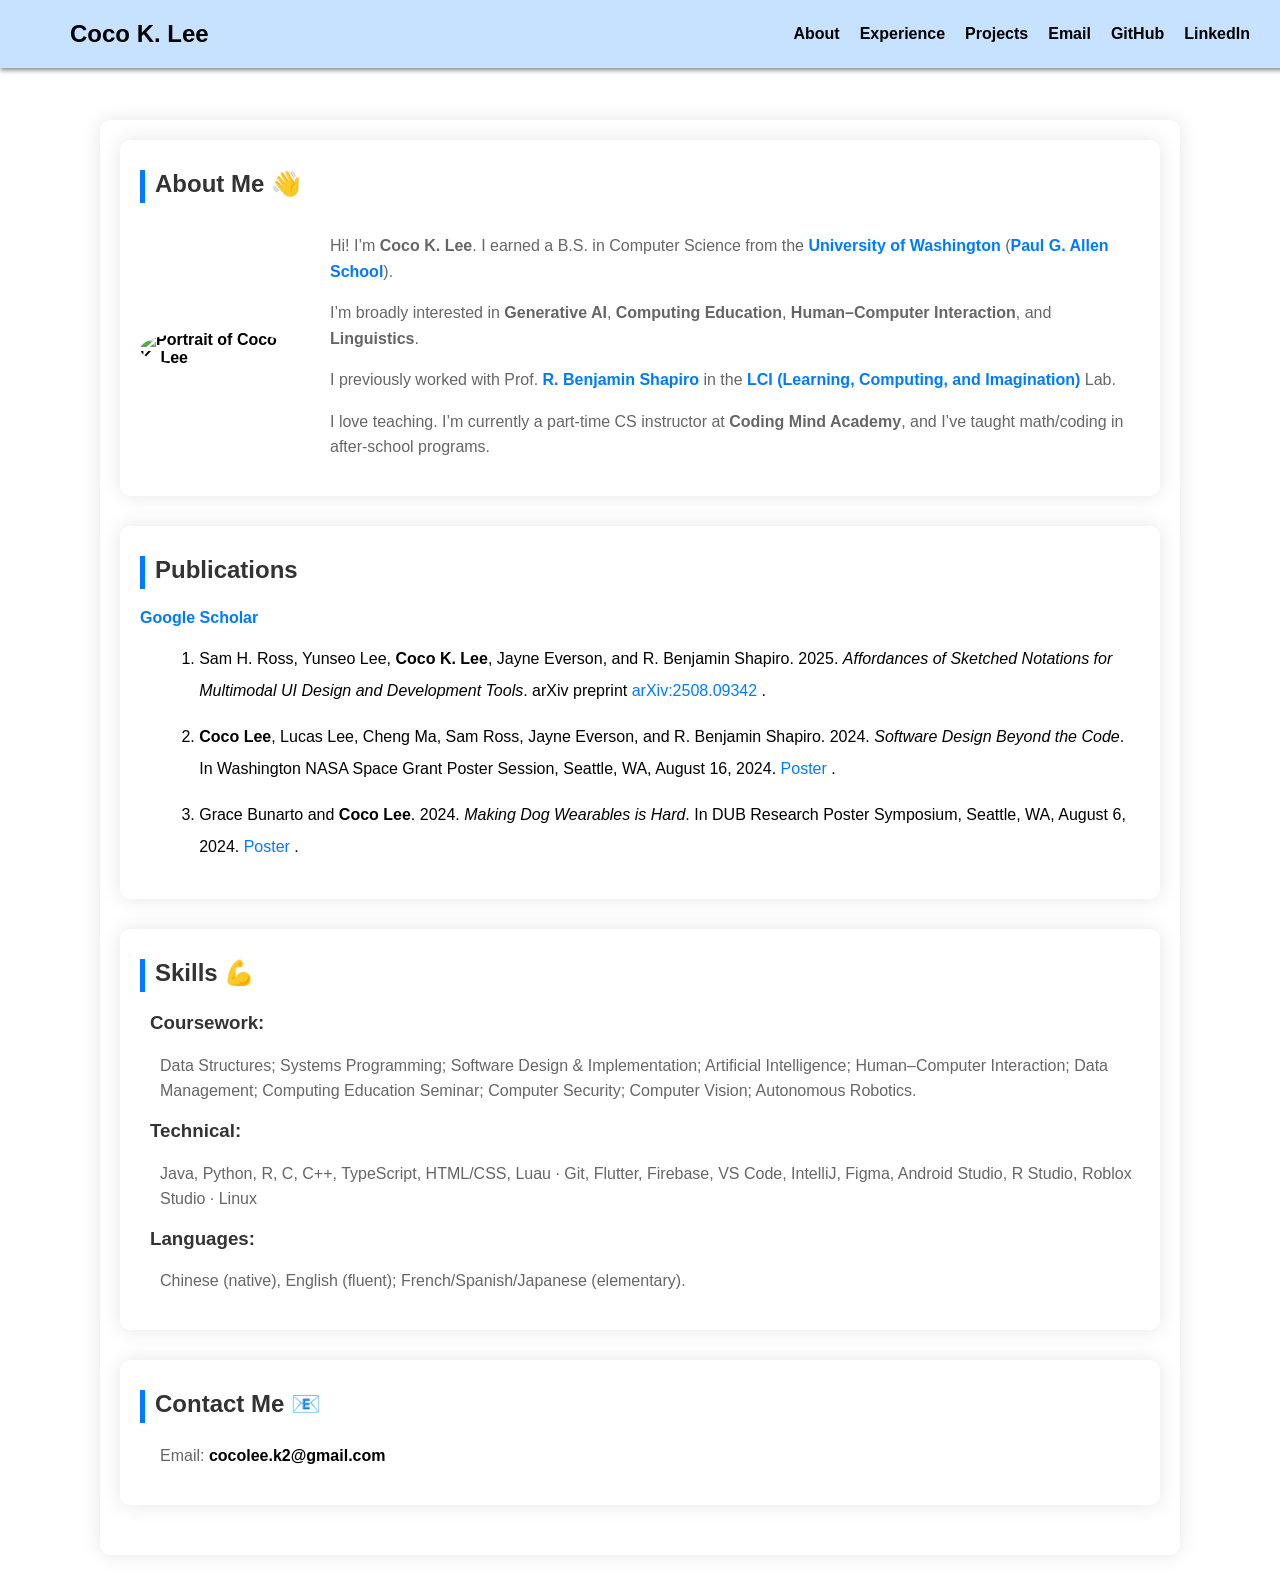
==== index.html @ bf64d984 "info updated" ====
<!DOCTYPE HTML>
<html lang="en">
<head>
  <meta charset="UTF-8">
  <title>Coco K. Lee</title>
  <meta name="keywords" content="Coco K. Lee, UW, Coco Lee">
  <meta name="author" content="Coco K. Lee">
  <meta name="viewport" content="width=device-width, initial-scale=1">
  <link rel="stylesheet" type="text/css" href="styles.css">
  <script>
    document.addEventListener('DOMContentLoaded', function() {
      const navbarContainer = document.getElementById('navbar-container');
      fetch('navbar.html?version=' + new Date().getTime())
        .then(r => r.text())
        .then(html => navbarContainer.innerHTML = html)
        .catch(err => console.error('Error loading navbar:', err));
    });
  </script>
</head>
<body>
  <header class="header">
    <div id="navbar-container"></div>
  </header>

  <div class="container">
    <main>
      <!-- ABOUT -->
      <section id="about">
        <h2>About Me 👋</h2>
        <div class="about-content">
          <div class="about-image">
            <a href="images/profile.jpg">
              <img class="profile-img" alt="Portrait of Coco K. Lee" src="images/profile.jpg">
            </a>
          </div>
          <div class="about-text">
            <p>
              Hi! I’m <strong>Coco K. Lee</strong>. I earned a B.S. in Computer Science from the
              <a class="about-link" href="https://www.washington.edu/">University of Washington</a>
              (<a class="about-link" href="https://www.cs.washington.edu/">Paul G. Allen School</a>).
            </p>
            <p>
              I’m broadly interested in <strong>Generative AI</strong>,
              <strong>Computing Education</strong>, <strong>Human–Computer Interaction</strong>,
              and <strong>Linguistics</strong>.
            </p>
            <p>
              I previously worked with Prof.
              <a class="about-link" href="https://benshapi.ro/">R. Benjamin Shapiro</a> in the
              <a class="about-link" href="https://www.computinged.uw.edu/research/">
                LCI (Learning, Computing, and Imagination)
              </a> Lab.
            </p>
            <p>
              I love teaching. I’m currently a part-time CS instructor at <strong>Coding Mind Academy</strong>,
              and I’ve taught math/coding in after-school programs.
            </p>
          </div>
        </div>
      </section>

      <!-- PUBLICATIONS (moved here) -->
      <section id="publications">
        <h2>Publications</h2>
        <a class="about-link"href="https://scholar.google.com/citations?user=9nvDcwoAAAAJ&hl=en" target="_blank" rel="noopener">Google Scholar</a>

        <ol class="pub_item">
            <li>
            Sam H. Ross, Yunseo Lee, <strong>Coco K. Lee</strong>, Jayne Everson, and R. Benjamin Shapiro. 
            2025. <em>Affordances of Sketched Notations for Multimodal UI Design and Development Tools</em>. 
            <span>arXiv preprint</span> 
            <a class="about-link" style="font-weight: normal;" href="https://arxiv.org/abs/2508.09342" target="_blank" rel="noopener">
                arXiv:2508.09342
            </a>.
            </li>

            <li>
            <strong>Coco Lee</strong>, Lucas Lee, Cheng Ma, Sam Ross, Jayne Everson, and R. Benjamin Shapiro.
            2024. <em>Software Design Beyond the Code</em>. 
            In <span>Washington NASA Space Grant Poster Session</span>, Seattle, WA, August 16, 2024. 
            <a class="about-link" style="font-weight: normal;" href="https://shorturl.at/NNtdQ" target="_blank" rel="noopener">
                Poster
            </a>.
            </li>

            <li>
            Grace Bunarto and <strong>Coco Lee</strong>. 
            2024. <em>Making Dog Wearables is Hard</em>. 
            In <span>DUB Research Poster Symposium</span>, Seattle, WA, August 6, 2024. 
            <a class="about-link" style="font-weight: normal;" href="https://shorturl.at/drHBi" target="_blank" rel="noopener">
                Poster
            </a>.
            </li>
        </ol>
        </section>


      <!-- SKILLS -->
      <section id="skills">
        <h2>Skills 💪</h2>
        <div class="skills-content">
          <div class="skills-text">
            <h3>Coursework:</h3>
            <p>
              Data Structures; Systems Programming; Software Design &amp; Implementation;
              Artificial Intelligence; Human–Computer Interaction; Data Management;
              Computing Education Seminar; Computer Security; Computer Vision; Autonomous Robotics.
            </p>

            <h3>Technical:</h3>
            <p>
              Java, Python, R, C, C++, TypeScript, HTML/CSS, Luau · Git, Flutter, Firebase,
              VS Code, IntelliJ, Figma, Android Studio, R&nbsp;Studio, Roblox Studio · Linux
            </p>

            <h3>Languages:</h3>
            <p>Chinese (native), English (fluent); French/Spanish/Japanese (elementary).</p>
          </div>
        </div>
      </section>

      <!-- CONTACT -->
      <section id="contact">
        <h2>Contact Me 📧</h2>
        <p>Email: <a href="mailto:cocolee.k2@gmail.com">cocolee.k2@gmail.com</a></p>
      </section>
    </main>
  </div>
</body>
</html>
---- styles.css ----
body {
    margin: 0;
    padding: 0;
    font-family: Arial, sans-serif;
    background-color: #ffffff; /* Adding a light background color */
}

/* Fixed Header */
.header {
    background-color: #c6e2ff;
    color: #000000;
    padding: 10px 20px;
    position: fixed;
    width: 100%;
    top: 0;
    left: 0;
    z-index: 1000; /* Ensure the header is on top of other elements */
    box-shadow: 0px 2px 5px rgba(0, 0, 0, 0.5); /* Add a shadow for better separation */
}

/* Navigation bar container */
.navbar {
    display: flex;
    justify-content: space-between; /* Space between left and right nav */
    align-items: center;
    max-width: 1200px; /* Set a max width */
    margin: 0 auto; /* Center the navbar */
    padding: 0 20px; /* Add padding on the sides */
}

/* Navigation items on the left */
.nav-left,
.nav-right {
    display: flex;
}

nav ul {
    list-style-type: none;
    margin: 0;
    padding: 0;
    display: flex;
}

/* Center items within the navigation bar */
.navbar ul {
    flex-grow: 1;
    display: flex;
    justify-content: center; /* Center navigation items */
}

.nav-left ul li,
.nav-right ul li {
    margin: 0 10px; /* Add space between items */
}

nav ul li a {
    text-decoration: none; /* Remove underline from links */
    color: #000000; /* Black text color */
    font-weight: bold; /* Make the font bold */
}

nav ul li a:hover {
    color: #007bff; /* Change text color on hover */
}

nav ul li.brand a {
    font-size: 1.5em; /* Larger font size for the brand */
}

/* Main content container */
.container {
    max-width: 1200px;
    margin: 0 auto;
    padding: 120px 20px 20px;
    display: flex;
    flex-direction: column;
    align-items: center;
}

main {
    background-color: #ffffff; /* White background color */
    border-radius: 10px;
    box-shadow: 0px 0px 20px rgba(0, 0, 0, 0.1); /* Adding a subtle shadow */
    padding: 20px;
}

/* Section container (统一 About/Experience/Projects/Publication) */
section {
  background: #fff;
  border-radius: 10px;
  box-shadow: 0px 0px 20px rgba(0,0,0,0.1);
  padding: 20px;
  margin-bottom: 30px;
  max-width: 1000px;
  width: 100%; 
}


.about-content {
    display: flex;
    align-items: center;
}

.about-image {
    flex: 0 0 150px;
    margin-right: 20px;
}

.about-text {
    flex: 1;
}

.profile-img {
    border-radius: 50%;
    max-width: 200px;
    width: 100%;
}

/* Heading styles */
h2 {
    color: #333;
    margin-top: 10px;
    padding-left: 10px; /* Adjusting padding for headings */
    border-left: 5px solid #007bff; /* Adding a left border for emphasis */
    padding-bottom: 5px; /* Adding space at the bottom of headings */
    align-self: flex-start;
}

h3 {
    color: #333;
    margin-top: 10px;
    padding-left: 10px; /* Adjusting padding for headings */
}

/* Paragraph styles */
p {
    color: #666;
    margin-top: 10px;
    line-height: 1.6; /* Increasing line height for readability */
    padding-left: 20px;
}

/* Link styles */
a {
    text-decoration: none; /* Remove underline from links */
    color: #000000; /* Black text color */
    font-weight: bold; /* Make the font bold */
}

a:hover {
    color: #007bff; /* Change text color on hover */
}

/* About link styles */
.about-link {
    font-weight: bold; /* Make the font bold */
    color: #007bff; /* Blue link color */
    text-decoration: none; /* Remove underline from links */
}

.about-link:hover {
    text-decoration: underline; /* Underline links on hover */
}

/* Table styles */
table {
    width: 100%;
    max-width: 1000px;
    border: 0px;
    border-spacing: 0px;
    border-collapse: separate;
}

/* Table cell styles */
td {
    vertical-align: top;
}

/* Profile image styles */
.profile-img {
    border-radius: 50%;
    max-width: 150px;
    height: auto;
}

/* Name styles */
.name {
    font-size: 24px;
    font-weight: bold;
    text-align: center;
    margin-bottom: 20px;
}

/* Experience and project item styles */
.experience-item,
.project-item,
.pub-item {
    display: flex;
    justify-content: space-between;
    margin-bottom: 20px;
}

/* Meta information styles */
.meta {
    text-align: right;
}

/* Info styles */
.info {
    flex: 1;
}

/* Info paragraph styles */
.info p {
    margin: 5px 0; /* Add margin for better spacing between lines */
}

.info p:last-child {
    margin-bottom: 0; /* Remove bottom margin from the last paragraph */
}

/* Location and duration styles */
.location,
.duration {
    margin: 0;
    align-self: flex-end;
    text-align: right;
}

/* List styles */
ul {
    line-height: 2; /* Set line height to double the font size */
}


.pub_item {
  line-height: 2;
  margin-left: 1.2em; 
}

.pub_item li {
  margin-bottom: 14px;
}
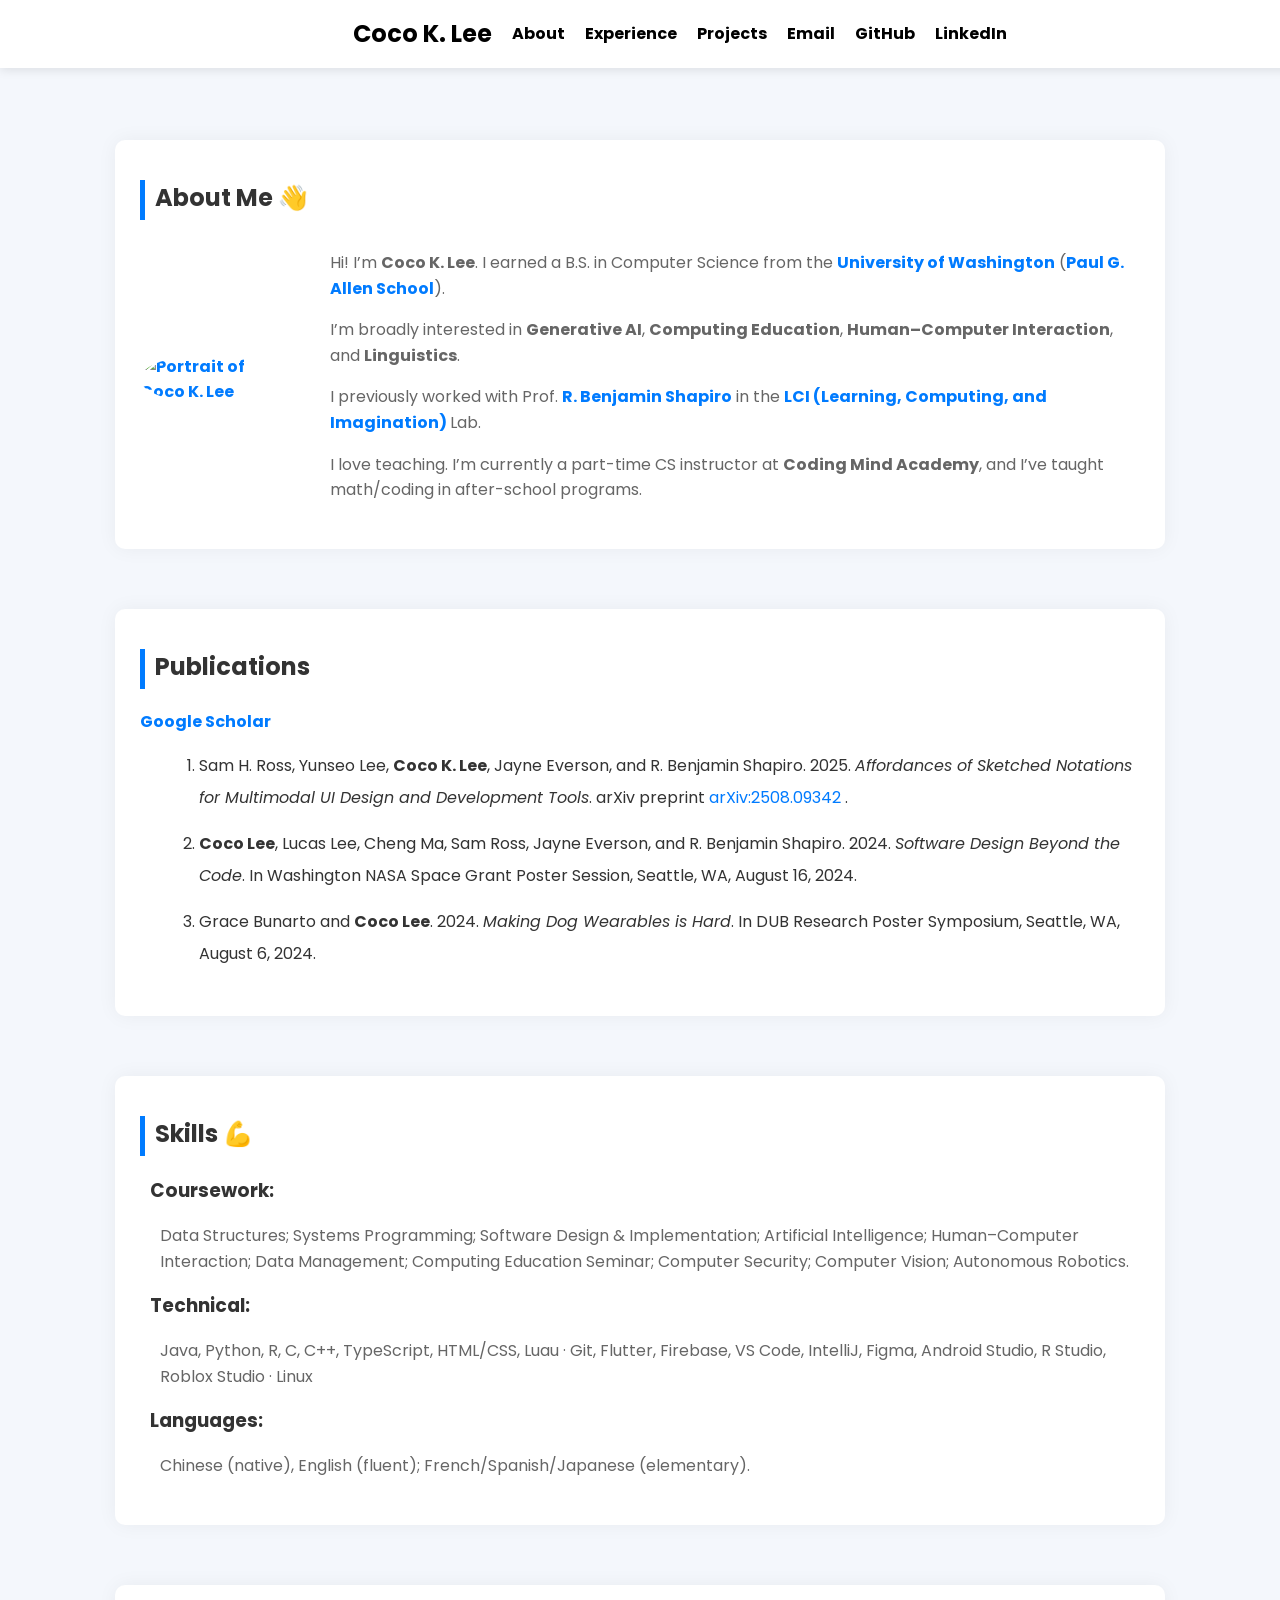
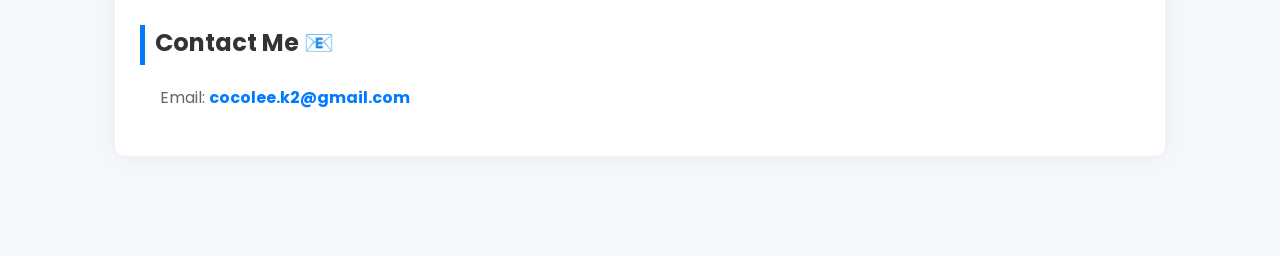
==== commit cbeead71: "edited style" ====
--- a/index.html
+++ b/index.html
@@ -6,6 +6,9 @@
   <meta name="keywords" content="Coco K. Lee, UW, Coco Lee">
   <meta name="author" content="Coco K. Lee">
   <meta name="viewport" content="width=device-width, initial-scale=1">
+  <meta name="theme-color" content="#c6e2ff">
+  <!-- Google font for improved typography -->
+  <link href="https://fonts.googleapis.com/css2?family=Poppins:wght@300;400;600&display=swap" rel="stylesheet">
   <link rel="stylesheet" type="text/css" href="styles.css">
   <script>
     document.addEventListener('DOMContentLoaded', function() {
@@ -14,12 +17,23 @@
         .then(r => r.text())
         .then(html => navbarContainer.innerHTML = html)
         .catch(err => console.error('Error loading navbar:', err));
+
+      // theme toggle
+      const toggle = document.getElementById('theme-toggle');
+      if (toggle) {
+        toggle.addEventListener('click', () => {
+          document.body.classList.toggle('dark');
+          toggle.textContent = document.body.classList.contains('dark') ? '☀️' : '🌙';
+        });
+      }
     });
   </script>
 </head>
 <body>
   <header class="header">
     <div id="navbar-container"></div>
+    <!-- theme toggle button; text set via JS -->
+    <button id="theme-toggle" class="theme-toggle" aria-label="Toggle light/dark mode">🌙</button>
   </header>
 
   <div class="container">
@@ -77,19 +91,13 @@
             <li>
             <strong>Coco Lee</strong>, Lucas Lee, Cheng Ma, Sam Ross, Jayne Everson, and R. Benjamin Shapiro.
             2024. <em>Software Design Beyond the Code</em>. 
-            In <span>Washington NASA Space Grant Poster Session</span>, Seattle, WA, August 16, 2024. 
-            <a class="about-link" style="font-weight: normal;" href="https://shorturl.at/NNtdQ" target="_blank" rel="noopener">
-                Poster
-            </a>.
+            In <span>Washington NASA Space Grant Poster Session</span>, Seattle, WA, August 16, 2024.
             </li>
 
             <li>
             Grace Bunarto and <strong>Coco Lee</strong>. 
             2024. <em>Making Dog Wearables is Hard</em>. 
-            In <span>DUB Research Poster Symposium</span>, Seattle, WA, August 6, 2024. 
-            <a class="about-link" style="font-weight: normal;" href="https://shorturl.at/drHBi" target="_blank" rel="noopener">
-                Poster
-            </a>.
+            In <span>DUB Research Poster Symposium</span>, Seattle, WA, August 6, 2024.
             </li>
         </ol>
         </section>
--- a/styles.css
+++ b/styles.css
@@ -1,31 +1,89 @@
+/* root color variables for easy theming */
+:root {
+    --primary: #007bff;
+    --primary-dark: #0056b3;
+    --background: #f4f7fc;
+    --foreground: #333333;
+    --light: #ffffff;
+    --muted: #666666;
+}
+
 body {
     margin: 0;
     padding: 0;
-    font-family: Arial, sans-serif;
-    background-color: #ffffff; /* Adding a light background color */
-}
-
-/* Fixed Header */
+    font-family: 'Poppins', Arial, sans-serif;
+    background-color: var(--background);
+    color: var(--foreground);
+    transition: background-color 0.3s ease, color 0.3s ease;
+}
+
+/* dark theme */
+body.dark {
+    --background: #1e1e1e;
+    --foreground: #f0f0f0;
+    --light: #2a2a2a;
+    --muted: #bbbbbb;
+}
+
+
+/* Fixed header with glassmorphism effect */
 .header {
-    background-color: #c6e2ff;
-    color: #000000;
+    background-color: var(--light);
+    color: var(--foreground);
     padding: 10px 20px;
     position: fixed;
     width: 100%;
     top: 0;
     left: 0;
-    z-index: 1000; /* Ensure the header is on top of other elements */
-    box-shadow: 0px 2px 5px rgba(0, 0, 0, 0.5); /* Add a shadow for better separation */
+    z-index: 1000;
+    backdrop-filter: blur(8px);
+    box-shadow: 0px 2px 10px rgba(0, 0, 0, 0.1);
+    display: flex;
+    align-items: center;
+    justify-content: space-between;
+}
+
+.theme-toggle {
+    background: none;
+    border: none;
+    font-size: 1.2rem;
+    margin-left: 1rem;
+    cursor: pointer;
+    color: var(--foreground);
+    transition: color 0.2s;
+}
+.theme-toggle:hover {
+    color: var(--primary);
 }
 
 /* Navigation bar container */
 .navbar {
     display: flex;
-    justify-content: space-between; /* Space between left and right nav */
+    justify-content: space-between;
     align-items: center;
-    max-width: 1200px; /* Set a max width */
-    margin: 0 auto; /* Center the navbar */
-    padding: 0 20px; /* Add padding on the sides */
+    max-width: 1200px;
+    margin: 0 auto;
+    padding: 0 20px;
+}
+
+/* make links animate color changes */
+nav ul li a {
+    transition: color 0.2s;
+}
+
+/* mobile nav: stack vertically */
+@media (max-width: 768px) {
+    .navbar {
+        flex-direction: column;
+        align-items: flex-start;
+    }
+    .nav-right ul {
+        flex-direction: column;
+        width: 100%;
+    }
+    .nav-right ul li {
+        margin: 8px 0;
+    }
 }
 
 /* Navigation items on the left */
@@ -71,34 +129,51 @@
 .container {
     max-width: 1200px;
     margin: 0 auto;
-    padding: 120px 20px 20px;
+    padding: 140px 20px 40px; /* room for fixed header */
     display: flex;
     flex-direction: column;
     align-items: center;
 }
 
+/* main wrapper no longer looks like a card; sections are the cards */
 main {
-    background-color: #ffffff; /* White background color */
-    border-radius: 10px;
-    box-shadow: 0px 0px 20px rgba(0, 0, 0, 0.1); /* Adding a subtle shadow */
-    padding: 20px;
+    background-color: transparent;
+    border-radius: 0;
+    box-shadow: none;
+    padding: 0;
 }
 
 /* Section container (统一 About/Experience/Projects/Publication) */
 section {
-  background: #fff;
+  background: var(--light);
   border-radius: 10px;
-  box-shadow: 0px 0px 20px rgba(0,0,0,0.1);
-  padding: 20px;
-  margin-bottom: 30px;
+  box-shadow: 0px 0px 20px rgba(0,0,0,0.05);
+  padding: 30px 25px;
+  margin-bottom: 60px; /* more separation to avoid overlap appearance */
   max-width: 1000px;
   width: 100%; 
 }
 
+section h2 {
+    margin-bottom: 20px;
+}
+
+/* subtle hover effect for cards (sections) */
+section:hover {
+    box-shadow: 0px 0px 25px rgba(0,0,0,0.08);
+}
+
+
+/* smooth scrolling when using anchors */
+html {
+    scroll-behavior: smooth;
+}
+
 
 .about-content {
     display: flex;
     align-items: center;
+    flex-wrap: wrap;
 }
 
 .about-image {
@@ -108,6 +183,17 @@
 
 .about-text {
     flex: 1;
+}
+
+@media (max-width: 600px) {
+    .about-content {
+        flex-direction: column;
+        align-items: center;
+    }
+    .about-image {
+        margin-right: 0;
+        margin-bottom: 20px;
+    }
 }
 
 .profile-img {
@@ -118,37 +204,38 @@
 
 /* Heading styles */
 h2 {
-    color: #333;
+    color: var(--foreground);
     margin-top: 10px;
-    padding-left: 10px; /* Adjusting padding for headings */
-    border-left: 5px solid #007bff; /* Adding a left border for emphasis */
-    padding-bottom: 5px; /* Adding space at the bottom of headings */
+    padding-left: 10px;
+    border-left: 5px solid var(--primary);
+    padding-bottom: 5px;
     align-self: flex-start;
 }
 
 h3 {
-    color: #333;
+    color: var(--foreground);
     margin-top: 10px;
-    padding-left: 10px; /* Adjusting padding for headings */
+    padding-left: 10px;
 }
 
 /* Paragraph styles */
 p {
-    color: #666;
+    color: var(--muted);
     margin-top: 10px;
-    line-height: 1.6; /* Increasing line height for readability */
+    line-height: 1.6;
     padding-left: 20px;
 }
 
 /* Link styles */
 a {
-    text-decoration: none; /* Remove underline from links */
-    color: #000000; /* Black text color */
-    font-weight: bold; /* Make the font bold */
+    text-decoration: none;
+    color: var(--primary);
+    font-weight: bold;
+    transition: color 0.2s;
 }
 
 a:hover {
-    color: #007bff; /* Change text color on hover */
+    color: var(--primary-dark);
 }
 
 /* About link styles */
@@ -195,9 +282,20 @@
 .experience-item,
 .project-item,
 .pub-item {
-    display: flex;
-    justify-content: space-between;
     margin-bottom: 20px;
+    display: flex;
+    flex-direction: column; /* stack by default */
+    gap: 0.5rem;
+}
+
+/* larger screens: horizontal layout */
+@media (min-width: 800px) {
+    .experience-item,
+    .project-item {
+        flex-direction: row;
+        justify-content: space-between;
+        align-items: flex-start;
+    }
 }
 
 /* Meta information styles */
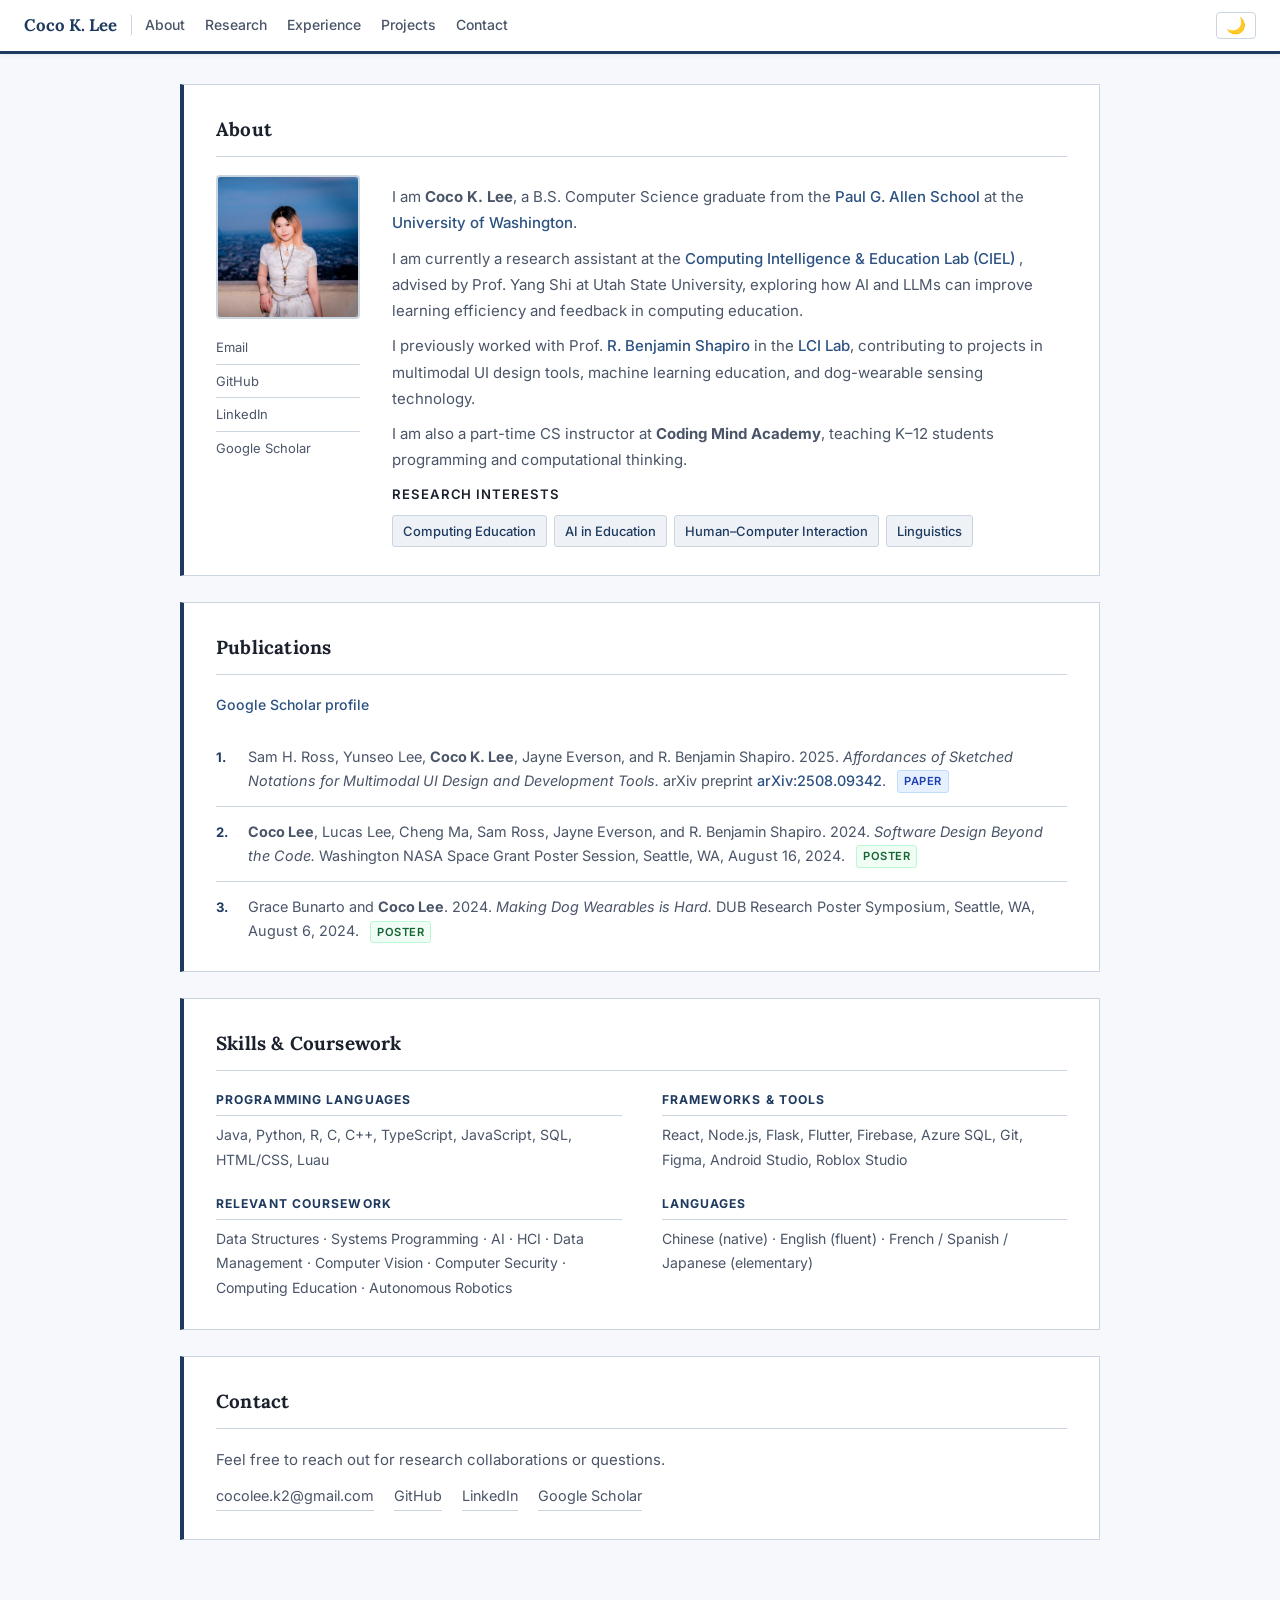
==== commit 867afbd3: "updated more info and changed the design" ====
--- a/index.html
+++ b/index.html
@@ -3,22 +3,17 @@
 <head>
   <meta charset="UTF-8">
   <title>Coco K. Lee</title>
-  <meta name="keywords" content="Coco K. Lee, UW, Coco Lee">
+  <meta name="keywords" content="Coco K. Lee, UW, Computing Education, HCI">
   <meta name="author" content="Coco K. Lee">
   <meta name="viewport" content="width=device-width, initial-scale=1">
-  <meta name="theme-color" content="#c6e2ff">
-  <!-- Google font for improved typography -->
-  <link href="https://fonts.googleapis.com/css2?family=Poppins:wght@300;400;600&display=swap" rel="stylesheet">
   <link rel="stylesheet" type="text/css" href="styles.css">
   <script>
-    document.addEventListener('DOMContentLoaded', function() {
-      const navbarContainer = document.getElementById('navbar-container');
-      fetch('navbar.html?version=' + new Date().getTime())
+    document.addEventListener('DOMContentLoaded', function () {
+      fetch('navbar.html?v=' + Date.now())
         .then(r => r.text())
-        .then(html => navbarContainer.innerHTML = html)
-        .catch(err => console.error('Error loading navbar:', err));
+        .then(html => document.getElementById('navbar-container').innerHTML = html)
+        .catch(e => console.error('navbar load error:', e));
 
-      // theme toggle
       const toggle = document.getElementById('theme-toggle');
       if (toggle) {
         toggle.addEventListener('click', () => {
@@ -32,106 +27,141 @@
 <body>
   <header class="header">
     <div id="navbar-container"></div>
-    <!-- theme toggle button; text set via JS -->
     <button id="theme-toggle" class="theme-toggle" aria-label="Toggle light/dark mode">🌙</button>
   </header>
 
   <div class="container">
     <main>
+
       <!-- ABOUT -->
       <section id="about">
-        <h2>About Me 👋</h2>
+        <h2>About</h2>
         <div class="about-content">
+
           <div class="about-image">
-            <a href="images/profile.jpg">
-              <img class="profile-img" alt="Portrait of Coco K. Lee" src="images/profile.jpg">
-            </a>
+            <img class="profile-img" alt="Portrait of Coco K. Lee" src="images/profile.jpg">
+            <div class="profile-links">
+              <a href="mailto:cocolee.k2@gmail.com">Email</a>
+              <a href="https://github.com/CocoLee2" target="_blank" rel="noopener">GitHub</a>
+              <a href="https://www.linkedin.com/in/coco-keliyi-lee-9b12841aa/" target="_blank" rel="noopener">LinkedIn</a>
+              <a href="https://scholar.google.com/citations?user=9nvDcwoAAAAJ&hl=en" target="_blank" rel="noopener">Google Scholar</a>
+            </div>
           </div>
+
           <div class="about-text">
             <p>
-              Hi! I’m <strong>Coco K. Lee</strong>. I earned a B.S. in Computer Science from the
-              <a class="about-link" href="https://www.washington.edu/">University of Washington</a>
-              (<a class="about-link" href="https://www.cs.washington.edu/">Paul G. Allen School</a>).
+              I am <strong>Coco K. Lee</strong>, a B.S. Computer Science graduate from the
+              <a class="about-link" href="https://www.cs.washington.edu/">Paul G. Allen School</a> at the
+              <a class="about-link" href="https://www.washington.edu/">University of Washington</a>.
             </p>
             <p>
-              I’m broadly interested in <strong>Generative AI</strong>,
-              <strong>Computing Education</strong>, <strong>Human–Computer Interaction</strong>,
-              and <strong>Linguistics</strong>.
+              I am currently a research assistant at the
+              <a class="about-link" href="https://sites.google.com/site/yshicv/CIEL" target="_blank" rel="noopener">
+                Computing Intelligence &amp; Education Lab (CIEL)
+              </a>,
+              advised by Prof. Yang Shi at Utah State University,
+              exploring how AI and LLMs can improve learning efficiency and feedback in computing education.
             </p>
             <p>
               I previously worked with Prof.
               <a class="about-link" href="https://benshapi.ro/">R. Benjamin Shapiro</a> in the
-              <a class="about-link" href="https://www.computinged.uw.edu/research/">
-                LCI (Learning, Computing, and Imagination)
-              </a> Lab.
+              <a class="about-link" href="https://www.computinged.uw.edu/research/">LCI Lab</a>,
+              contributing to projects in multimodal UI design tools, machine learning education,
+              and dog-wearable sensing technology.
             </p>
             <p>
-              I love teaching. I’m currently a part-time CS instructor at <strong>Coding Mind Academy</strong>,
-              and I’ve taught math/coding in after-school programs.
+              I am also a part-time CS instructor at <strong>Coding Mind Academy</strong>,
+              teaching K–12 students programming and computational thinking.
             </p>
+
+            <p class="interests-label">Research Interests</p>
+            <ul class="interests-list">
+              <li>Computing Education</li>
+              <li>AI in Education</li>
+              <li>Human–Computer Interaction</li>
+              <li>Linguistics</li>
+            </ul>
           </div>
+
         </div>
       </section>
 
-      <!-- PUBLICATIONS (moved here) -->
+      <!-- PUBLICATIONS -->
       <section id="publications">
         <h2>Publications</h2>
-        <a class="about-link"href="https://scholar.google.com/citations?user=9nvDcwoAAAAJ&hl=en" target="_blank" rel="noopener">Google Scholar</a>
+        <p style="margin: 0 0 14px; padding: 0; font-size: 0.88rem;">
+          <a class="about-link" href="https://scholar.google.com/citations?user=9nvDcwoAAAAJ&hl=en" target="_blank" rel="noopener">
+            Google Scholar profile
+          </a>
+        </p>
 
-        <ol class="pub_item">
-            <li>
-            Sam H. Ross, Yunseo Lee, <strong>Coco K. Lee</strong>, Jayne Everson, and R. Benjamin Shapiro. 
-            2025. <em>Affordances of Sketched Notations for Multimodal UI Design and Development Tools</em>. 
-            <span>arXiv preprint</span> 
-            <a class="about-link" style="font-weight: normal;" href="https://arxiv.org/abs/2508.09342" target="_blank" rel="noopener">
-                arXiv:2508.09342
-            </a>.
-            </li>
-
-            <li>
-            <strong>Coco Lee</strong>, Lucas Lee, Cheng Ma, Sam Ross, Jayne Everson, and R. Benjamin Shapiro.
-            2024. <em>Software Design Beyond the Code</em>. 
-            In <span>Washington NASA Space Grant Poster Session</span>, Seattle, WA, August 16, 2024.
-            </li>
-
-            <li>
-            Grace Bunarto and <strong>Coco Lee</strong>. 
-            2024. <em>Making Dog Wearables is Hard</em>. 
-            In <span>DUB Research Poster Symposium</span>, Seattle, WA, August 6, 2024.
-            </li>
-        </ol>
-        </section>
-
+        <ul class="pub-list">
+          <li>
+            <span class="pub-num">1.</span>
+            <span class="pub-body">
+              Sam H. Ross, Yunseo Lee, <strong>Coco K. Lee</strong>, Jayne Everson, and R. Benjamin Shapiro.
+              2025. <em>Affordances of Sketched Notations for Multimodal UI Design and Development Tools.</em>
+              arXiv preprint
+              <a class="about-link" href="https://arxiv.org/abs/2508.09342" target="_blank" rel="noopener">arXiv:2508.09342</a>.
+              <span class="pub-badge paper">Paper</span>
+            </span>
+          </li>
+          <li>
+            <span class="pub-num">2.</span>
+            <span class="pub-body">
+              <strong>Coco Lee</strong>, Lucas Lee, Cheng Ma, Sam Ross, Jayne Everson, and R. Benjamin Shapiro.
+              2024. <em>Software Design Beyond the Code.</em>
+              Washington NASA Space Grant Poster Session, Seattle, WA, August 16, 2024.
+              <span class="pub-badge poster">Poster</span>
+            </span>
+          </li>
+          <li>
+            <span class="pub-num">3.</span>
+            <span class="pub-body">
+              Grace Bunarto and <strong>Coco Lee</strong>.
+              2024. <em>Making Dog Wearables is Hard.</em>
+              DUB Research Poster Symposium, Seattle, WA, August 6, 2024.
+              <span class="pub-badge poster">Poster</span>
+            </span>
+          </li>
+        </ul>
+      </section>
 
       <!-- SKILLS -->
       <section id="skills">
-        <h2>Skills 💪</h2>
-        <div class="skills-content">
-          <div class="skills-text">
-            <h3>Coursework:</h3>
-            <p>
-              Data Structures; Systems Programming; Software Design &amp; Implementation;
-              Artificial Intelligence; Human–Computer Interaction; Data Management;
-              Computing Education Seminar; Computer Security; Computer Vision; Autonomous Robotics.
-            </p>
-
-            <h3>Technical:</h3>
-            <p>
-              Java, Python, R, C, C++, TypeScript, HTML/CSS, Luau · Git, Flutter, Firebase,
-              VS Code, IntelliJ, Figma, Android Studio, R&nbsp;Studio, Roblox Studio · Linux
-            </p>
-
-            <h3>Languages:</h3>
-            <p>Chinese (native), English (fluent); French/Spanish/Japanese (elementary).</p>
+        <h2>Skills &amp; Coursework</h2>
+        <div class="skills-grid">
+          <div class="skills-category">
+            <h3>Programming Languages</h3>
+            <p>Java, Python, R, C, C++, TypeScript, JavaScript, SQL, HTML/CSS, Luau</p>
+          </div>
+          <div class="skills-category">
+            <h3>Frameworks &amp; Tools</h3>
+            <p>React, Node.js, Flask, Flutter, Firebase, Azure SQL, Git, Figma, Android Studio, Roblox Studio</p>
+          </div>
+          <div class="skills-category">
+            <h3>Relevant Coursework</h3>
+            <p>Data Structures · Systems Programming · AI · HCI · Data Management · Computer Vision · Computer Security · Computing Education · Autonomous Robotics</p>
+          </div>
+          <div class="skills-category">
+            <h3>Languages</h3>
+            <p>Chinese (native) · English (fluent) · French / Spanish / Japanese (elementary)</p>
           </div>
         </div>
       </section>
 
       <!-- CONTACT -->
       <section id="contact">
-        <h2>Contact Me 📧</h2>
-        <p>Email: <a href="mailto:cocolee.k2@gmail.com">cocolee.k2@gmail.com</a></p>
+        <h2>Contact</h2>
+        <p style="padding:0; margin: 0 0 10px;">Feel free to reach out for research collaborations or questions.</p>
+        <div class="contact-row">
+          <a href="mailto:cocolee.k2@gmail.com">cocolee.k2@gmail.com</a>
+          <a href="https://github.com/CocoLee2" target="_blank" rel="noopener">GitHub</a>
+          <a href="https://www.linkedin.com/in/coco-keliyi-lee-9b12841aa/" target="_blank" rel="noopener">LinkedIn</a>
+          <a href="https://scholar.google.com/citations?user=9nvDcwoAAAAJ&hl=en" target="_blank" rel="noopener">Google Scholar</a>
+        </div>
       </section>
+
     </main>
   </div>
 </body>
--- a/styles.css
+++ b/styles.css
@@ -1,341 +1,485 @@
-/* root color variables for easy theming */
+/* ── Academic theme ── */
+@import url('https://fonts.googleapis.com/css2?family=Lora:wght@400;600;700&family=Inter:wght@300;400;500;600&display=swap');
+
 :root {
-    --primary: #007bff;
-    --primary-dark: #0056b3;
-    --background: #f4f7fc;
-    --foreground: #333333;
-    --light: #ffffff;
-    --muted: #666666;
+    --primary:       #1e3a5f;
+    --primary-light: #2c5282;
+    --background:    #f7f8fb;
+    --foreground:    #1a202c;
+    --light:         #ffffff;
+    --muted:         #4a5568;
+    --border:        #cbd5e0;
+    --tag-bg:        #eef2f7;
 }
 
 body {
     margin: 0;
     padding: 0;
-    font-family: 'Poppins', Arial, sans-serif;
+    font-family: 'Inter', Arial, sans-serif;
+    font-size: 15px;
+    line-height: 1.75;
     background-color: var(--background);
     color: var(--foreground);
     transition: background-color 0.3s ease, color 0.3s ease;
 }
 
-/* dark theme */
+/* ── Dark theme ── */
 body.dark {
-    --background: #1e1e1e;
-    --foreground: #f0f0f0;
-    --light: #2a2a2a;
-    --muted: #bbbbbb;
-}
-
-
-/* Fixed header with glassmorphism effect */
+    --primary:       #4a7fc1;
+    --primary-light: #63a0d4;
+    --background:    #0f1923;
+    --foreground:    #e8eaf0;
+    --light:         #1a2638;
+    --muted:         #a0aec0;
+    --border:        #2d3748;
+    --tag-bg:        #1e2d42;
+}
+
+/* ── Fixed header ── */
 .header {
     background-color: var(--light);
-    color: var(--foreground);
-    padding: 10px 20px;
+    padding: 0 24px;
     position: fixed;
     width: 100%;
     top: 0;
     left: 0;
     z-index: 1000;
-    backdrop-filter: blur(8px);
-    box-shadow: 0px 2px 10px rgba(0, 0, 0, 0.1);
+    border-bottom: 3px solid var(--primary);
+    box-shadow: 0 1px 6px rgba(0, 0, 0, 0.07);
     display: flex;
     align-items: center;
     justify-content: space-between;
+    height: 54px;
+    box-sizing: border-box;
 }
 
 .theme-toggle {
     background: none;
-    border: none;
-    font-size: 1.2rem;
-    margin-left: 1rem;
+    border: 1px solid var(--border);
+    border-radius: 4px;
+    font-size: 1rem;
+    padding: 3px 9px;
     cursor: pointer;
-    color: var(--foreground);
-    transition: color 0.2s;
+    color: var(--muted);
+    transition: border-color 0.2s, color 0.2s;
+    flex-shrink: 0;
 }
 .theme-toggle:hover {
-    color: var(--primary);
-}
-
-/* Navigation bar container */
+    border-color: var(--primary);
+    color: var(--primary);
+}
+
+/* ── Navigation ── */
 .navbar {
     display: flex;
     justify-content: space-between;
     align-items: center;
-    max-width: 1200px;
+    width: 100%;
+    max-width: 1050px;
     margin: 0 auto;
-    padding: 0 20px;
-}
-
-/* make links animate color changes */
-nav ul li a {
-    transition: color 0.2s;
-}
-
-/* mobile nav: stack vertically */
-@media (max-width: 768px) {
-    .navbar {
-        flex-direction: column;
-        align-items: flex-start;
-    }
-    .nav-right ul {
-        flex-direction: column;
-        width: 100%;
-    }
-    .nav-right ul li {
-        margin: 8px 0;
-    }
-}
-
-/* Navigation items on the left */
+    height: 54px;
+}
+
 .nav-left,
 .nav-right {
     display: flex;
+    align-items: center;
 }
 
 nav ul {
-    list-style-type: none;
-    margin: 0;
-    padding: 0;
-    display: flex;
-}
-
-/* Center items within the navigation bar */
-.navbar ul {
-    flex-grow: 1;
-    display: flex;
-    justify-content: center; /* Center navigation items */
-}
-
-.nav-left ul li,
-.nav-right ul li {
-    margin: 0 10px; /* Add space between items */
+    list-style: none;
+    margin: 0;
+    padding: 0;
+    display: flex;
+    align-items: center;
+    gap: 2px;
 }
 
 nav ul li a {
-    text-decoration: none; /* Remove underline from links */
-    color: #000000; /* Black text color */
-    font-weight: bold; /* Make the font bold */
-}
-
+    text-decoration: none;
+    color: var(--muted);
+    font-size: 0.875rem;
+    font-weight: 500;
+    padding: 5px 9px;
+    border-radius: 3px;
+    transition: color 0.2s, background-color 0.2s;
+}
 nav ul li a:hover {
-    color: #007bff; /* Change text color on hover */
+    color: var(--primary);
+    background-color: var(--tag-bg);
+    text-decoration: none;
 }
 
 nav ul li.brand a {
-    font-size: 1.5em; /* Larger font size for the brand */
-}
-
-/* Main content container */
+    font-family: 'Lora', Georgia, serif;
+    font-size: 1.05rem;
+    font-weight: 700;
+    color: var(--primary);
+    padding: 0 14px 0 0;
+    margin-right: 4px;
+    border-right: 1px solid var(--border);
+}
+nav ul li.brand a:hover {
+    background: none;
+    color: var(--primary-light);
+}
+
+@media (max-width: 768px) {
+    .navbar    { flex-wrap: wrap; height: auto; }
+    .nav-right ul { flex-wrap: wrap; }
+    .header    { height: auto; padding: 6px 16px; }
+    .container { padding-top: 100px; }
+}
+
+/* ── Main container ── */
 .container {
-    max-width: 1200px;
+    max-width: 920px;
     margin: 0 auto;
-    padding: 140px 20px 40px; /* room for fixed header */
+    padding: 84px 24px 60px;
     display: flex;
     flex-direction: column;
     align-items: center;
 }
 
-/* main wrapper no longer looks like a card; sections are the cards */
 main {
-    background-color: transparent;
-    border-radius: 0;
-    box-shadow: none;
-    padding: 0;
-}
-
-/* Section container (统一 About/Experience/Projects/Publication) */
+    background: transparent;
+    padding: 0;
+    width: 100%;
+}
+
+/* ── Section cards ── */
 section {
-  background: var(--light);
-  border-radius: 10px;
-  box-shadow: 0px 0px 20px rgba(0,0,0,0.05);
-  padding: 30px 25px;
-  margin-bottom: 60px; /* more separation to avoid overlap appearance */
-  max-width: 1000px;
-  width: 100%; 
-}
-
-section h2 {
-    margin-bottom: 20px;
-}
-
-/* subtle hover effect for cards (sections) */
+    background: var(--light);
+    border: 1px solid var(--border);
+    border-left: 4px solid var(--primary);
+    padding: 28px 32px;
+    margin-bottom: 26px;
+    width: 100%;
+    box-sizing: border-box;
+    transition: box-shadow 0.2s;
+}
 section:hover {
-    box-shadow: 0px 0px 25px rgba(0,0,0,0.08);
-}
-
-
-/* smooth scrolling when using anchors */
-html {
-    scroll-behavior: smooth;
-}
-
-
+    box-shadow: 0 2px 14px rgba(0, 0, 0, 0.07);
+}
+
+html { scroll-behavior: smooth; }
+
+/* ── Typography ── */
+h2 {
+    font-family: 'Lora', Georgia, serif;
+    color: var(--foreground);
+    font-size: 1.18rem;
+    font-weight: 700;
+    margin: 0 0 18px 0;
+    padding-bottom: 10px;
+    border-bottom: 1px solid var(--border);
+    letter-spacing: 0.01em;
+}
+
+h3 {
+    color: var(--foreground);
+    font-size: 0.97rem;
+    font-weight: 600;
+    margin: 0 0 3px 0;
+}
+
+p {
+    color: var(--muted);
+    margin: 6px 0;
+    line-height: 1.75;
+}
+
+a {
+    text-decoration: none;
+    color: var(--primary-light);
+    transition: color 0.2s;
+}
+a:hover {
+    color: var(--primary);
+    text-decoration: underline;
+}
+
+.about-link {
+    color: var(--primary-light);
+    font-weight: 500;
+}
+.about-link:hover { text-decoration: underline; }
+
+/* ── About section ── */
 .about-content {
     display: flex;
-    align-items: center;
+    align-items: flex-start;
+    gap: 32px;
     flex-wrap: wrap;
 }
 
 .about-image {
-    flex: 0 0 150px;
-    margin-right: 20px;
+    flex: 0 0 140px;
+    display: flex;
+    flex-direction: column;
+    align-items: center;
+    gap: 12px;
+}
+
+.profile-img {
+    width: 140px;
+    height: 140px;
+    object-fit: cover;
+    border-radius: 4px;
+    border: 2px solid var(--border);
+    display: block;
+}
+
+.profile-links {
+    display: flex;
+    flex-direction: column;
+    gap: 0;
+    width: 100%;
+}
+.profile-links a {
+    font-size: 0.81rem;
+    color: var(--muted);
+    text-decoration: none;
+    padding: 5px 0;
+    border-bottom: 1px solid var(--border);
+    display: block;
+    font-weight: 400;
+}
+.profile-links a:last-child { border-bottom: none; }
+.profile-links a:hover {
+    color: var(--primary);
+    text-decoration: none;
 }
 
 .about-text {
     flex: 1;
-}
-
-@media (max-width: 600px) {
-    .about-content {
-        flex-direction: column;
-        align-items: center;
-    }
-    .about-image {
-        margin-right: 0;
-        margin-bottom: 20px;
-    }
-}
-
-.profile-img {
-    border-radius: 50%;
-    max-width: 200px;
-    width: 100%;
-}
-
-/* Heading styles */
-h2 {
+    min-width: 220px;
+}
+.about-text p {
+    padding: 0;
+    margin: 9px 0;
+}
+
+@media (max-width: 580px) {
+    .about-content { flex-direction: column; align-items: center; }
+    .about-image   { width: 100%; align-items: center; }
+}
+
+/* ── Research interest tags ── */
+.interests-label {
+    font-size: 0.82rem;
+    font-weight: 600;
     color: var(--foreground);
-    margin-top: 10px;
-    padding-left: 10px;
-    border-left: 5px solid var(--primary);
+    text-transform: uppercase;
+    letter-spacing: 0.07em;
+    margin: 16px 0 8px;
+}
+
+.interests-list {
+    display: flex;
+    flex-wrap: wrap;
+    gap: 7px;
+    margin: 0;
+    padding: 0;
+    list-style: none;
+}
+.interests-list li {
+    background: var(--tag-bg);
+    border: 1px solid var(--border);
+    border-radius: 3px;
+    padding: 3px 10px;
+    font-size: 0.81rem;
+    color: var(--primary);
+    font-weight: 500;
+}
+
+/* ── News section ── */
+.news-list {
+    list-style: none;
+    padding: 0;
+    margin: 0;
+}
+.news-list li {
+    display: flex;
+    gap: 20px;
+    padding: 9px 0;
+    border-bottom: 1px solid var(--border);
+    align-items: baseline;
+}
+.news-list li:last-child { border-bottom: none; }
+
+.news-date {
+    flex: 0 0 96px;
+    font-size: 0.79rem;
+    color: var(--primary);
+    font-weight: 600;
+    white-space: nowrap;
+}
+.news-content {
+    color: var(--muted);
+    font-size: 0.9rem;
+    line-height: 1.6;
+}
+
+/* ── Publications ── */
+.pub-list {
+    list-style: none;
+    padding: 0;
+    margin: 0;
+}
+.pub-list li {
+    padding: 13px 0;
+    border-bottom: 1px solid var(--border);
+    font-size: 0.9rem;
+    color: var(--muted);
+    line-height: 1.65;
+    display: flex;
+    gap: 14px;
+}
+.pub-list li:last-child { border-bottom: none; padding-bottom: 0; }
+
+.pub-num {
+    flex: 0 0 18px;
+    color: var(--primary);
+    font-weight: 700;
+    font-size: 0.82rem;
+    padding-top: 2px;
+}
+.pub-body { flex: 1; }
+
+.pub-badge {
+    display: inline-block;
+    font-size: 0.7rem;
+    padding: 1px 6px;
+    border-radius: 3px;
+    margin-left: 7px;
+    vertical-align: middle;
+    font-weight: 600;
+    text-transform: uppercase;
+    letter-spacing: 0.05em;
+}
+.pub-badge.paper  { background: #e6f0ff; color: #1e40af; border: 1px solid #bfdbfe; }
+.pub-badge.poster { background: #f0fdf4; color: #166534; border: 1px solid #bbf7d0; }
+
+/* ── Skills grid ── */
+.skills-grid {
+    display: grid;
+    grid-template-columns: 1fr 1fr;
+    gap: 20px 40px;
+}
+@media (max-width: 580px) { .skills-grid { grid-template-columns: 1fr; } }
+
+.skills-category h3 {
+    font-size: 0.76rem;
+    text-transform: uppercase;
+    letter-spacing: 0.09em;
+    color: var(--primary);
+    margin: 0 0 7px 0;
     padding-bottom: 5px;
-    align-self: flex-start;
-}
-
-h3 {
-    color: var(--foreground);
-    margin-top: 10px;
-    padding-left: 10px;
-}
-
-/* Paragraph styles */
-p {
-    color: var(--muted);
-    margin-top: 10px;
-    line-height: 1.6;
-    padding-left: 20px;
-}
-
-/* Link styles */
-a {
-    text-decoration: none;
-    color: var(--primary);
-    font-weight: bold;
-    transition: color 0.2s;
-}
-
-a:hover {
-    color: var(--primary-dark);
-}
-
-/* About link styles */
-.about-link {
-    font-weight: bold; /* Make the font bold */
-    color: #007bff; /* Blue link color */
-    text-decoration: none; /* Remove underline from links */
-}
-
-.about-link:hover {
-    text-decoration: underline; /* Underline links on hover */
-}
-
-/* Table styles */
-table {
-    width: 100%;
-    max-width: 1000px;
-    border: 0px;
-    border-spacing: 0px;
-    border-collapse: separate;
-}
-
-/* Table cell styles */
-td {
-    vertical-align: top;
-}
-
-/* Profile image styles */
-.profile-img {
-    border-radius: 50%;
-    max-width: 150px;
-    height: auto;
-}
-
-/* Name styles */
-.name {
-    font-size: 24px;
-    font-weight: bold;
-    text-align: center;
-    margin-bottom: 20px;
-}
-
-/* Experience and project item styles */
-.experience-item,
-.project-item,
-.pub-item {
-    margin-bottom: 20px;
-    display: flex;
-    flex-direction: column; /* stack by default */
-    gap: 0.5rem;
-}
-
-/* larger screens: horizontal layout */
-@media (min-width: 800px) {
-    .experience-item,
-    .project-item {
-        flex-direction: row;
-        justify-content: space-between;
-        align-items: flex-start;
-    }
-}
-
-/* Meta information styles */
-.meta {
-    text-align: right;
-}
-
-/* Info styles */
-.info {
-    flex: 1;
-}
-
-/* Info paragraph styles */
-.info p {
-    margin: 5px 0; /* Add margin for better spacing between lines */
-}
-
-.info p:last-child {
-    margin-bottom: 0; /* Remove bottom margin from the last paragraph */
-}
-
-/* Location and duration styles */
-.location,
-.duration {
-    margin: 0;
-    align-self: flex-end;
-    text-align: right;
-}
-
-/* List styles */
-ul {
-    line-height: 2; /* Set line height to double the font size */
-}
-
-
-.pub_item {
-  line-height: 2;
-  margin-left: 1.2em; 
-}
-
-.pub_item li {
-  margin-bottom: 14px;
-}
+    border-bottom: 1px solid var(--border);
+    font-weight: 700;
+}
+.skills-category p {
+    font-size: 0.88rem;
+    margin: 0;
+    padding: 0;
+    color: var(--muted);
+}
+
+/* ── Experience / Research items ── */
+.experience-item {
+    margin-bottom: 22px;
+    padding-bottom: 22px;
+    border-bottom: 1px solid var(--border);
+}
+.experience-item:last-child {
+    border-bottom: none;
+    margin-bottom: 0;
+    padding-bottom: 0;
+}
+
+.exp-header {
+    display: flex;
+    justify-content: space-between;
+    align-items: baseline;
+    flex-wrap: wrap;
+    gap: 6px;
+    margin-bottom: 2px;
+}
+.exp-title    { font-weight: 600; color: var(--foreground); font-size: 0.97rem; }
+.exp-duration { font-size: 0.81rem; color: var(--primary); font-weight: 600; white-space: nowrap; }
+.exp-meta     { font-size: 0.86rem; color: var(--muted); font-style: italic; margin: 2px 0 8px 0; }
+
+.exp-current {
+    display: inline-block;
+    background: var(--tag-bg);
+    border: 1px solid var(--border);
+    color: var(--primary);
+    font-size: 0.7rem;
+    font-weight: 600;
+    text-transform: uppercase;
+    letter-spacing: 0.05em;
+    padding: 1px 7px;
+    border-radius: 3px;
+    vertical-align: middle;
+    margin-left: 7px;
+}
+
+.experience-item ul {
+    margin: 6px 0 0 0;
+    padding-left: 18px;
+    list-style: disc;
+}
+.experience-item ul li {
+    color: var(--muted);
+    font-size: 0.9rem;
+    margin-bottom: 4px;
+    line-height: 1.65;
+}
+
+/* ── Project items ── */
+.project-item {
+    margin-bottom: 22px;
+    padding-bottom: 22px;
+    border-bottom: 1px solid var(--border);
+}
+.project-item:last-child {
+    border-bottom: none;
+    margin-bottom: 0;
+    padding-bottom: 0;
+}
+.project-item h3  { margin-bottom: 2px; }
+.project-item ul {
+    margin: 6px 0 0 0;
+    padding-left: 18px;
+    list-style: disc;
+}
+.project-item ul li {
+    color: var(--muted);
+    font-size: 0.9rem;
+    margin-bottom: 4px;
+    line-height: 1.65;
+}
+
+/* ── Contact ── */
+.contact-row {
+    display: flex;
+    flex-wrap: wrap;
+    gap: 20px;
+    margin-top: 6px;
+}
+.contact-row a {
+    font-size: 0.9rem;
+    color: var(--muted);
+    text-decoration: none;
+    border-bottom: 1px solid var(--border);
+    padding-bottom: 2px;
+}
+.contact-row a:hover {
+    color: var(--primary);
+    border-color: var(--primary);
+    text-decoration: none;
+}
+
+/* ── Misc ── */
+ul { line-height: 1.9; }
